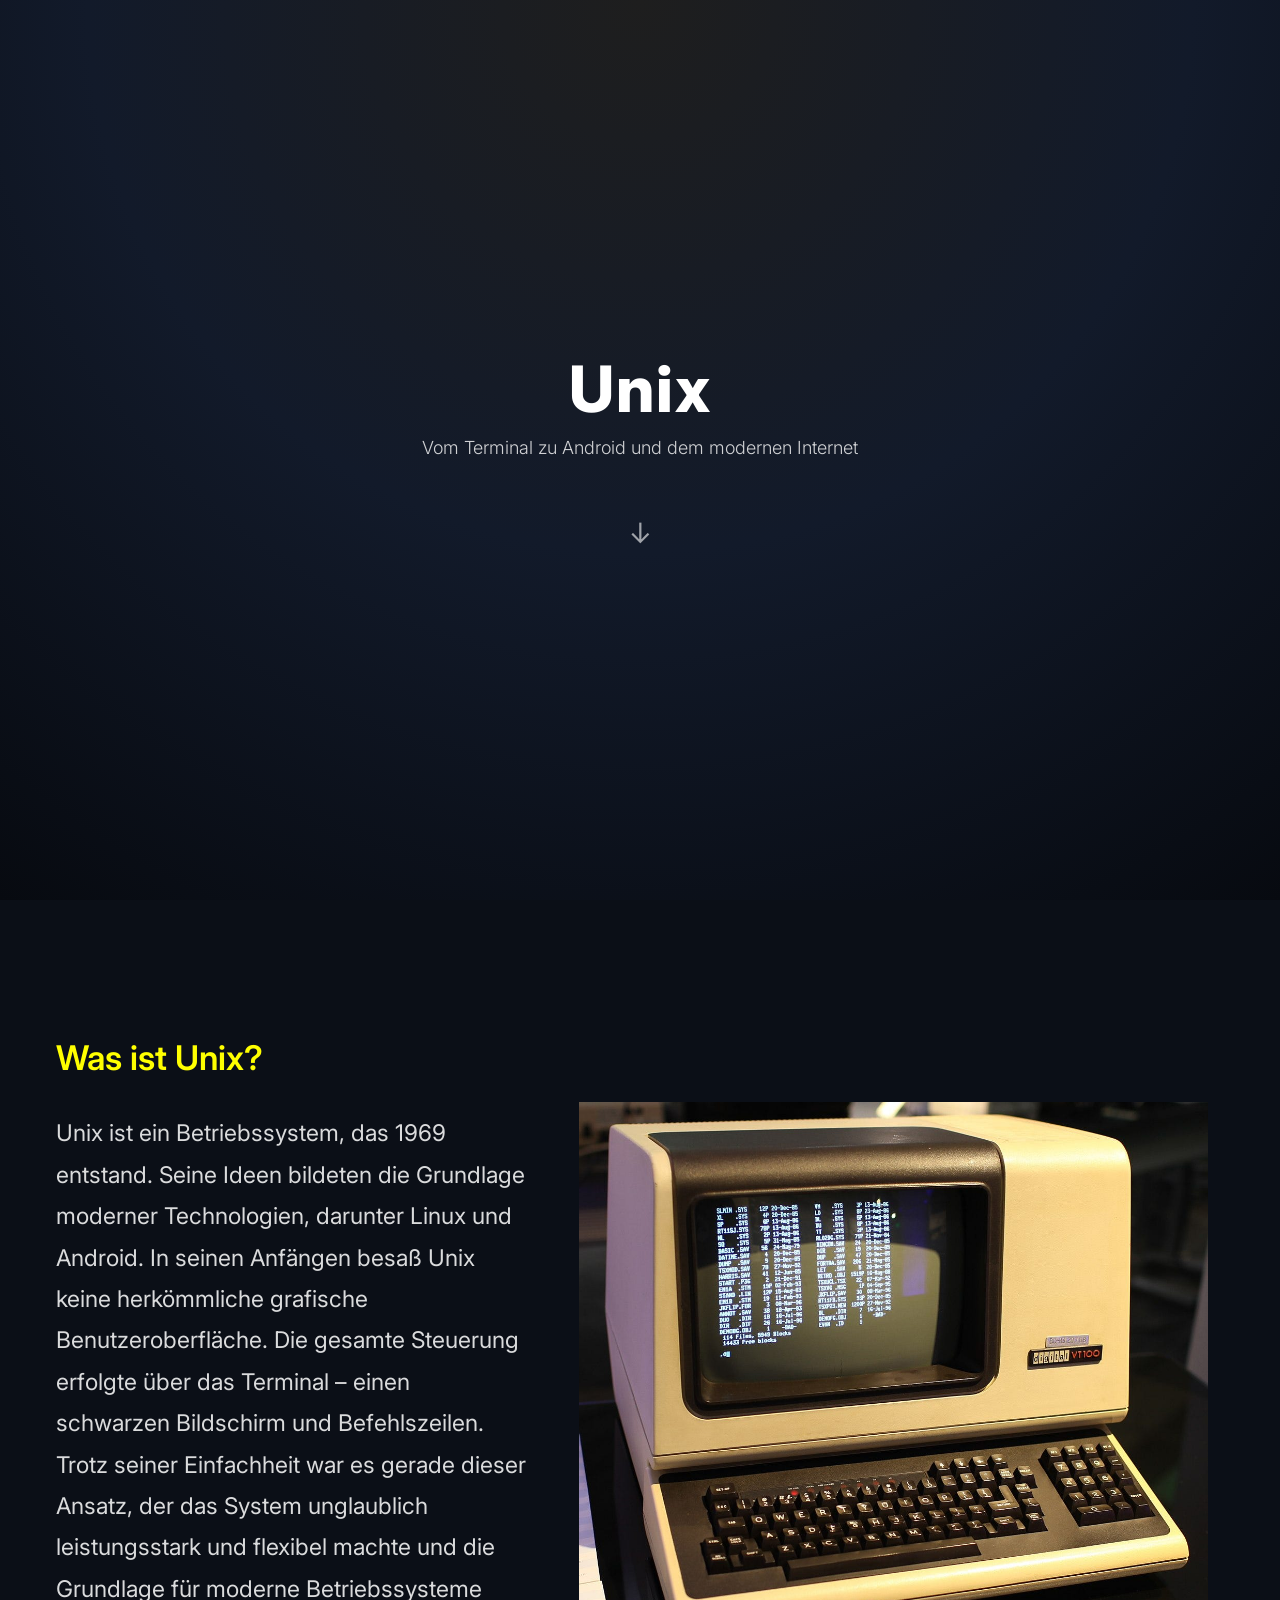
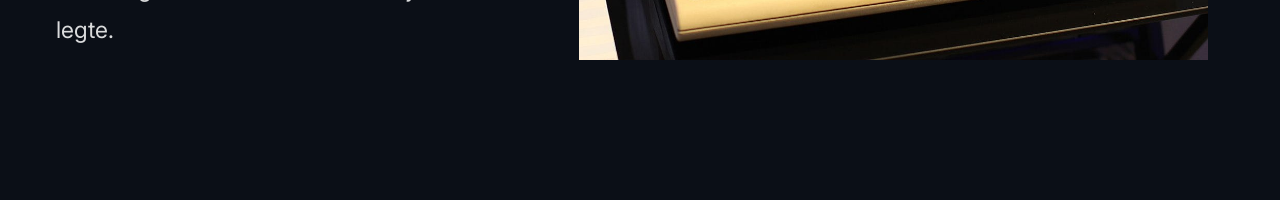
==== unix.html @ 30f0454e "let's gooo" ====
<!DOCTYPE html>
<html>
<head>
<link rel="preconnect" href"https://fonts.googleapis.com">
<link rel="preconnect" href"https://fonts.gstatic.com" crossorigin">
<link href="https://fonts.googleapis.com/css2?family=Inter:wght@300;400;600;800&display=swap" rel="stylesheet">
<link rel="stylesheet" href="style.css">
<meta charset="UTF-8">
<title>Unix</title>
</head>
<body>
<section class ="hero">
<h1>Unix</h1>
<p>Vom Terminal zu Android und dem modernen Internet</p>
<a href="#about" class="arrow">↓</a>
</section>

<section class="about" id="about">

    <h2>Was ist Unix?</h2>
    <div class="about-content">

        <div class="text-box">  
            <p>
                Unix ist ein Betriebssystem, das 1969 entstand.
                Seine Ideen bildeten die Grundlage moderner Technologien,
                darunter Linux und Android.
                In seinen Anfängen besaß Unix keine herkömmliche grafische Benutzeroberfläche.
                Die gesamte Steuerung erfolgte über das Terminal – einen schwarzen Bildschirm und Befehlszeilen.
                Trotz seiner Einfachheit war es gerade dieser Ansatz, 
                der das System unglaublich leistungsstark und flexibel machte und die Grundlage für moderne Betriebssysteme legte.
            </p>
        </div>
        <div class="image-box">
            <img src="unix.jpg" alt="Unix Terminal">
    </div>
</section>



</body>
</html>
---- style.css ----
.hero
{
    min-height: 100vh;
    display: flex;
    flex-direction: column;
    justify-content: center;
    align-items: center;
    padding: 20px;
    text-align: center;

    background: radial-gradient(circle at top, #1e1e1e, #121a2a, #070a10);
    color: white;

}
.hero h1
{
    font-size: 64px;
    font-weight: 800;
    margin: 0;
    letter-spacing: 2px;
}
.hero p
{
    font-size: 18px;
    font-weight: 300;
    opacity: 0.8;
    margin-top: 10px;
    max-width: 500px;    
}
.arrow
{
    margin-top: 40px;
    font-size: 28px;
    color: white;
    opacity: 0.6;
    text-decoration: none;
    transition: 0.2s;
}
.arrow:hover
{
    opacity: 1;
    transform: translateY(5px);
}
.about
{
    min-height: 100vh;
    background: #0b0f17;
    color: white;

    display: flex;
    flex-direction: column;
    justify-content: center;

    padding: 32px 56px;
}
.about h2
{
    font-size: 34px;
    font-weight: 600;
    margin: 0 0 24px;
    color: yellow;
}
.about-content
{
    display: grid;
    grid-template-columns: minmax(280px, 5fr) minmax(320px, 7fr);
    align-items: center;

    gap: 36px;
}
.text-box
{
    max-width: 500px;
    
}
.text-box p
{
    font-size: 23px;
    line-height: 1.8;  
    opacity: 0.85;
    margin: 0;
}
    

.image-box
{
    min-width: 0;
}
.image-box img
{
    width: 100%;
    max-height: 62vh;
    object-fit: contain;
    border-radius: 12px;
}
body
{
    font-family: 'Inter', sans-serif;
    margin: 0;
    box-sizing: border-box;
}

*
{
    box-sizing: inherit;
}

@media (max-width: 800px)
{
    .about
    {
        padding: 28px 24px;
    }

    .about-content
    {
        grid-template-columns: 1fr;
        gap: 24px;
    }

    .text-box
    {
        max-width: none;
    }

    .image-box img
    {
        max-height: 34vh;
    }
}
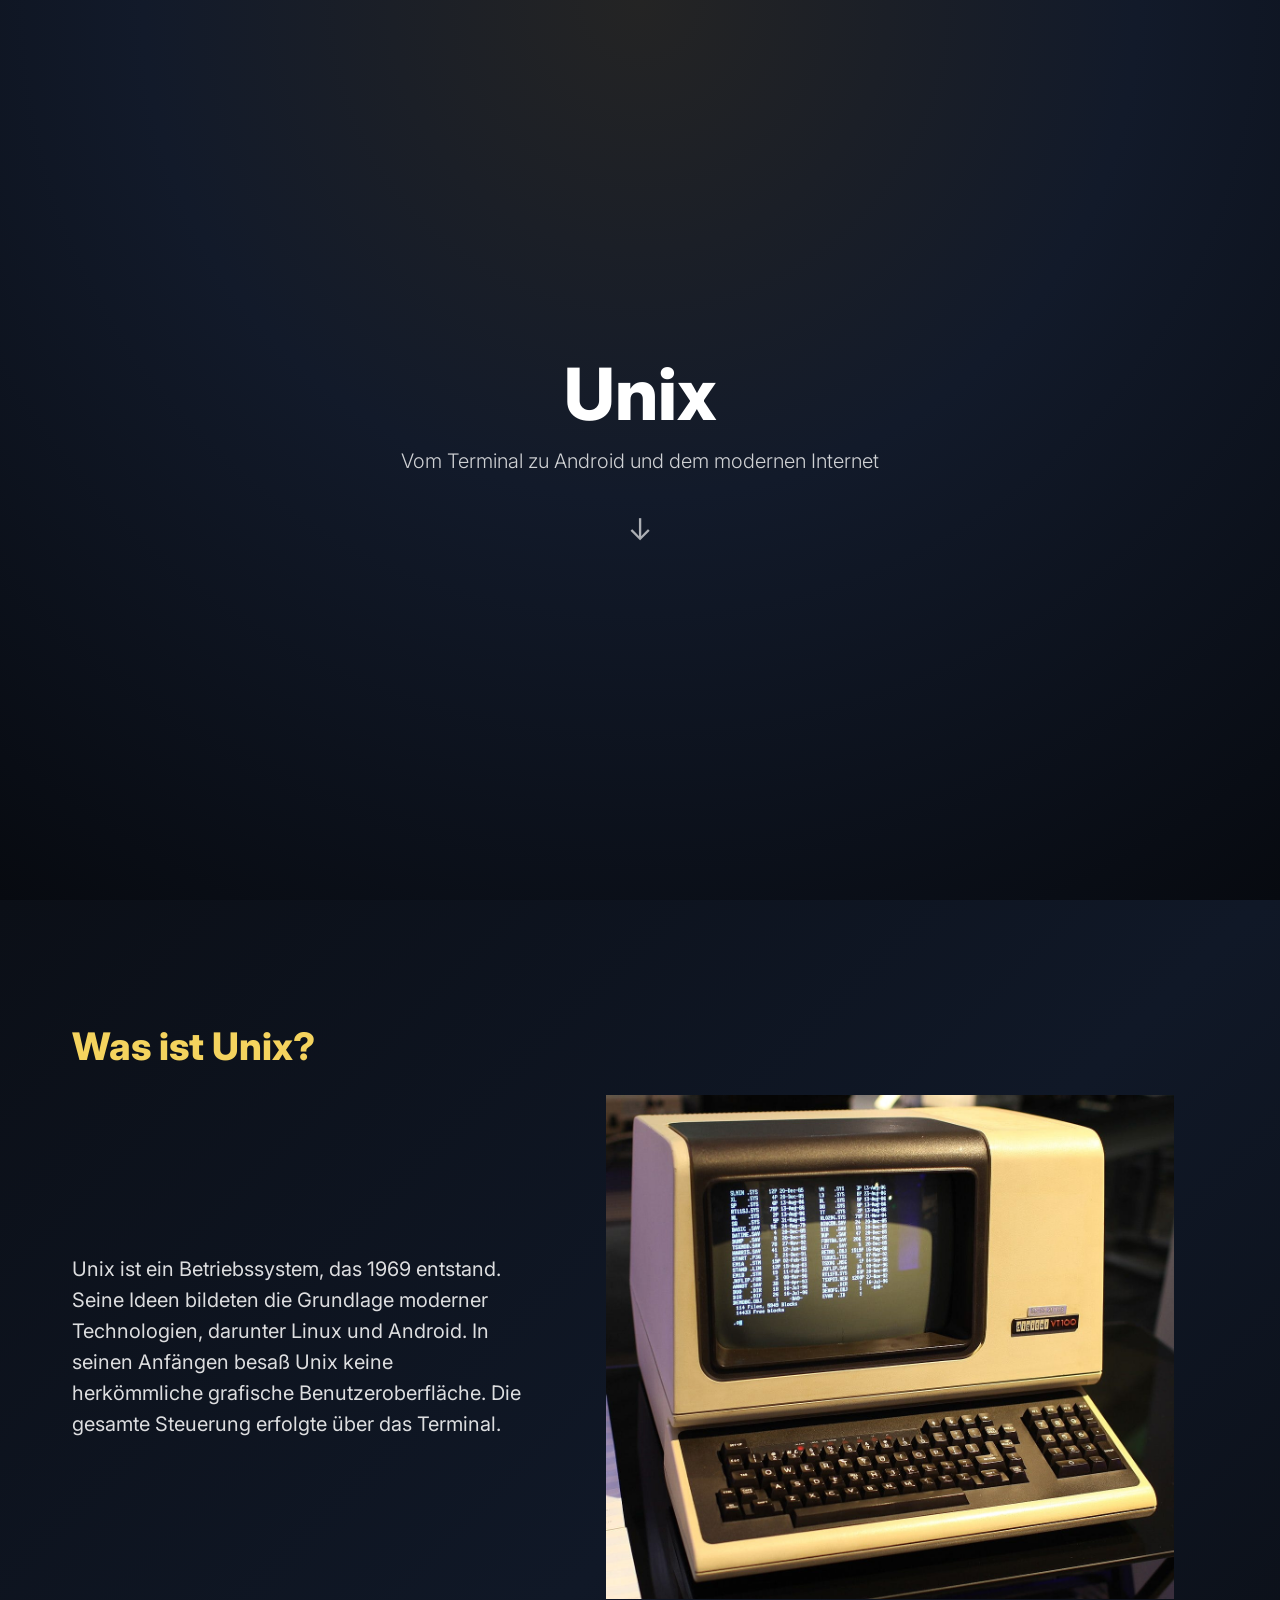
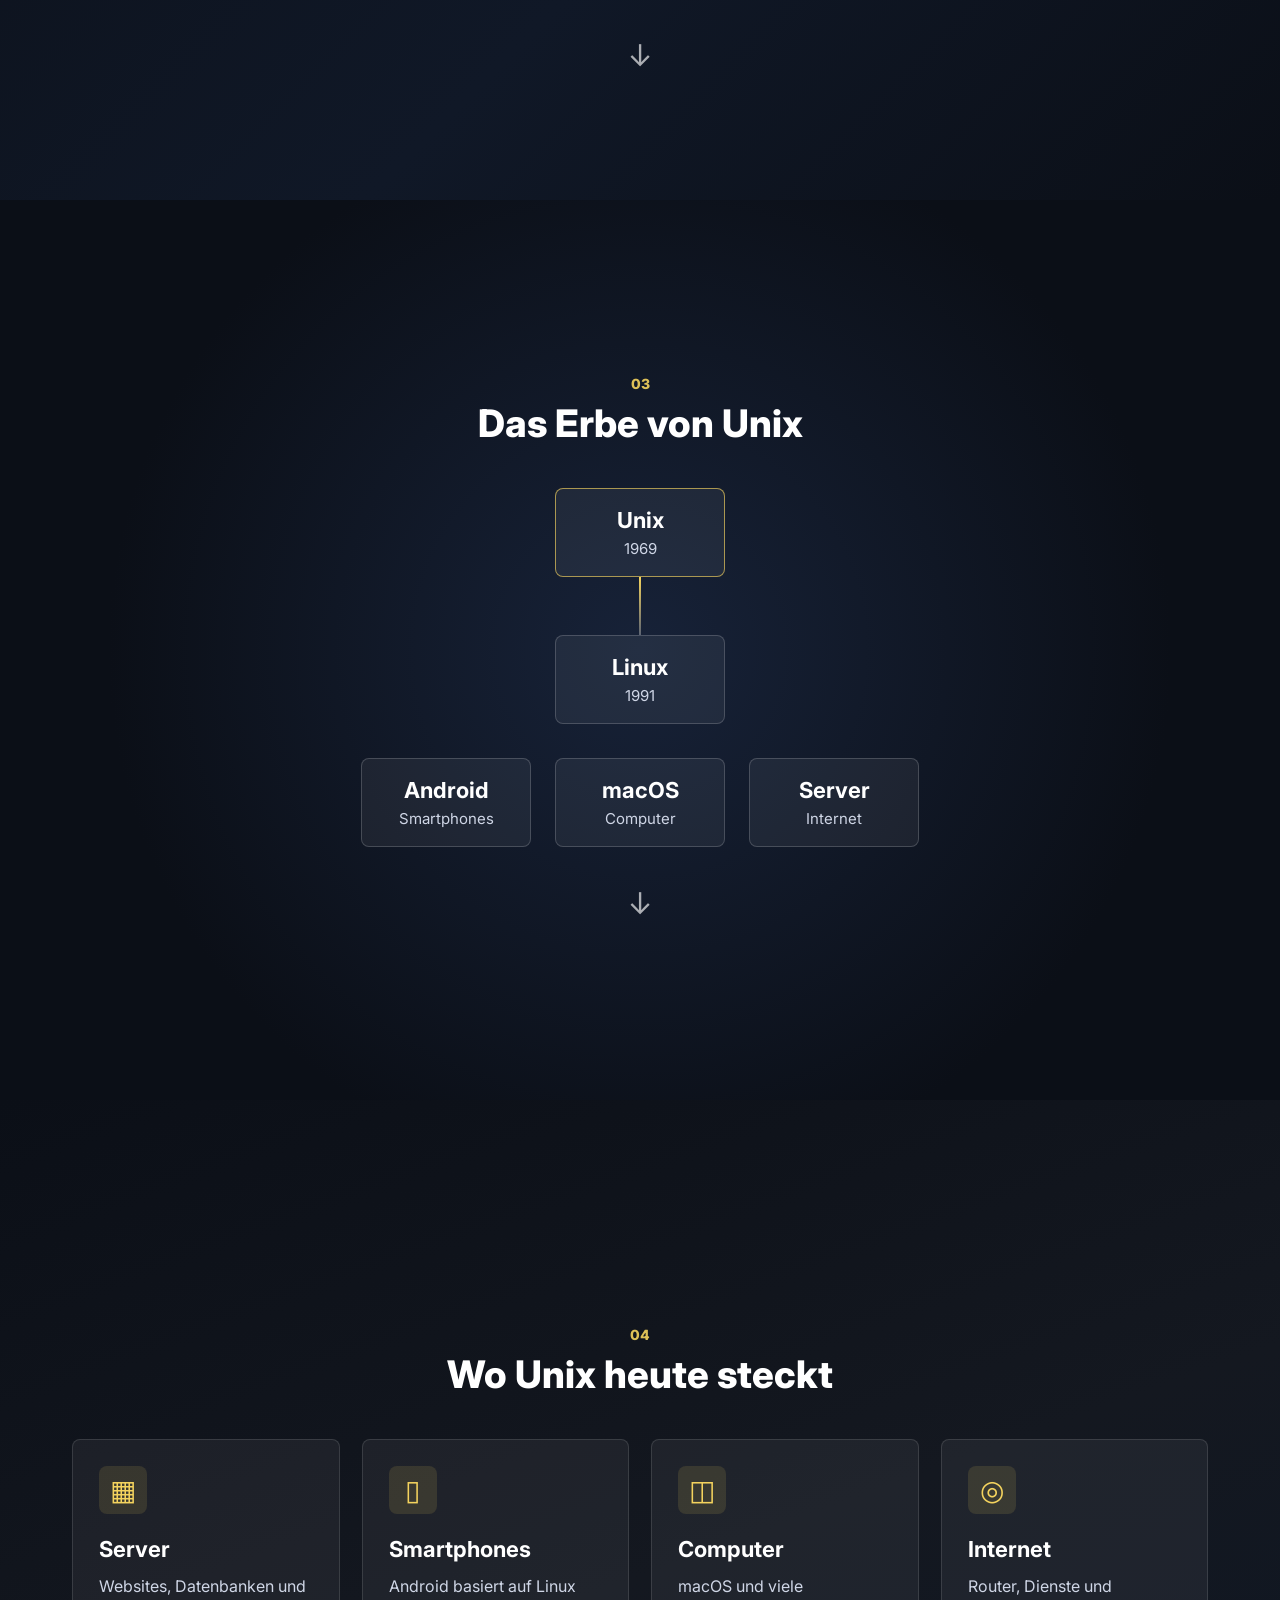
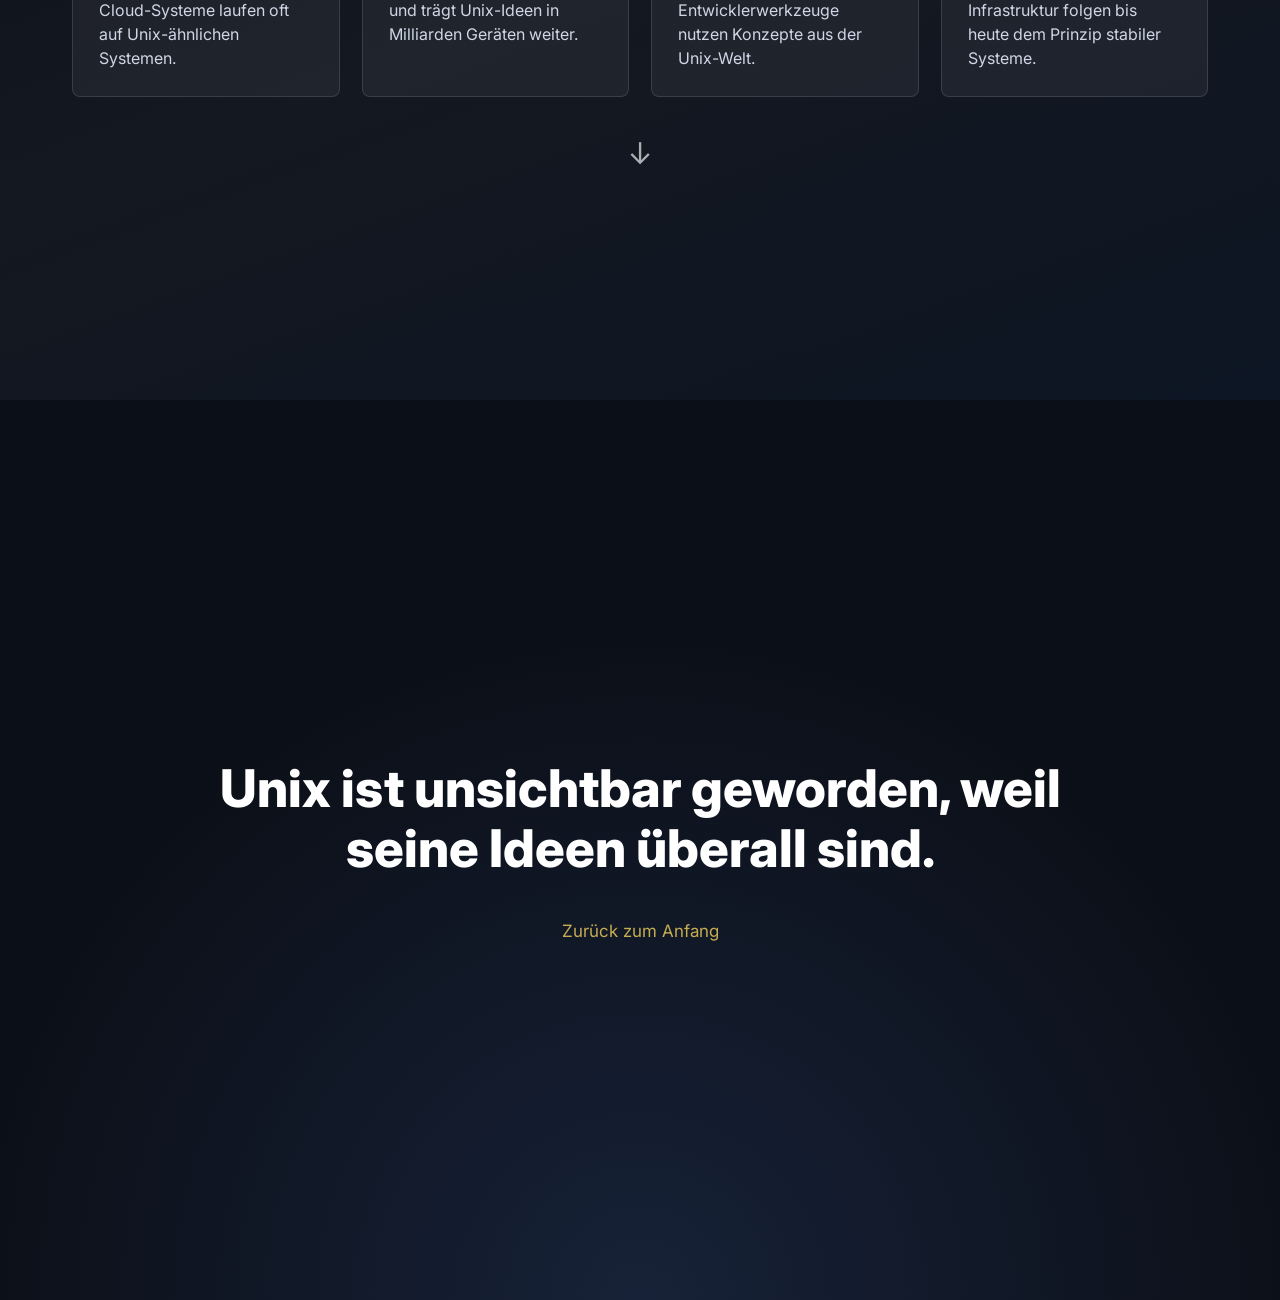
==== commit 62ec9d07: "рефакторинг + графика вся фигня" ====
--- a/unix.html
+++ b/unix.html
@@ -1,43 +1,112 @@
 <!DOCTYPE html>
-<html>
+<html lang="de">
 <head>
-<link rel="preconnect" href"https://fonts.googleapis.com">
-<link rel="preconnect" href"https://fonts.gstatic.com" crossorigin">
-<link href="https://fonts.googleapis.com/css2?family=Inter:wght@300;400;600;800&display=swap" rel="stylesheet">
-<link rel="stylesheet" href="style.css">
-<meta charset="UTF-8">
-<title>Unix</title>
+    <meta charset="UTF-8">
+    <meta name="viewport" content="width=device-width, initial-scale=1.0">
+    <link rel="preconnect" href="https://fonts.googleapis.com">
+    <link rel="preconnect" href="https://fonts.gstatic.com" crossorigin>
+    <link href="https://fonts.googleapis.com/css2?family=Inter:wght@300;400;600;800&display=swap" rel="stylesheet">
+    <link rel="stylesheet" href="style.css">
+    <title>Unix</title>
 </head>
 <body>
-<section class ="hero">
-<h1>Unix</h1>
-<p>Vom Terminal zu Android und dem modernen Internet</p>
-<a href="#about" class="arrow">↓</a>
-</section>
+    <section class="hero" id="hero">
+        <h1>Unix</h1>
+        <p>Vom Terminal zu Android und dem modernen Internet</p>
+        <a href="#about" class="arrow" aria-label="Zur naechsten Sektion">&darr;</a>
+    </section>
 
-<section class="about" id="about">
+    <section class="about" id="about">
+        <h2>Was ist Unix?</h2>
+        <div class="about-content">
+            <div class="text-box">
+                <p>
+                    Unix ist ein Betriebssystem, das 1969 entstand.
+                    Seine Ideen bildeten die Grundlage moderner Technologien,
+                    darunter Linux und Android. In seinen Anf&auml;ngen besa&szlig; Unix
+                    keine herk&ouml;mmliche grafische Benutzeroberfl&auml;che. Die gesamte
+                    Steuerung erfolgte &uuml;ber das Terminal.
+                </p>
+            </div>
+            <div class="image-box">
+                <img src="unix.jpg" alt="Unix Terminal">
+            </div>
+        </div>
+        <a href="#legacy" class="arrow" aria-label="Zur naechsten Sektion">&darr;</a>
+    </section>
 
-    <h2>Was ist Unix?</h2>
-    <div class="about-content">
+    <section class="legacy" id="legacy">
+        <div class="section-heading">
+            <span>03</span>
+            <h2>Das Erbe von Unix</h2>
+        </div>
 
-        <div class="text-box">  
-            <p>
-                Unix ist ein Betriebssystem, das 1969 entstand.
-                Seine Ideen bildeten die Grundlage moderner Technologien,
-                darunter Linux und Android.
-                In seinen Anfängen besaß Unix keine herkömmliche grafische Benutzeroberfläche.
-                Die gesamte Steuerung erfolgte über das Terminal – einen schwarzen Bildschirm und Befehlszeilen.
-                Trotz seiner Einfachheit war es gerade dieser Ansatz, 
-                der das System unglaublich leistungsstark und flexibel machte und die Grundlage für moderne Betriebssysteme legte.
-            </p>
+        <div class="timeline">
+            <div class="timeline-node main-node">
+                <strong>Unix</strong>
+                <span>1969</span>
+            </div>
+            <div class="timeline-line"></div>
+            <div class="timeline-node">
+                <strong>Linux</strong>
+                <span>1991</span>
+            </div>
+            <div class="timeline-branches">
+                <div class="timeline-node">
+                    <strong>Android</strong>
+                    <span>Smartphones</span>
+                </div>
+                <div class="timeline-node">
+                    <strong>macOS</strong>
+                    <span>Computer</span>
+                </div>
+                <div class="timeline-node">
+                    <strong>Server</strong>
+                    <span>Internet</span>
+                </div>
+            </div>
         </div>
-        <div class="image-box">
-            <img src="unix.jpg" alt="Unix Terminal">
-    </div>
-</section>
 
+        <a href="#uses" class="arrow" aria-label="Zur naechsten Sektion">&darr;</a>
+    </section>
 
+    <section class="uses" id="uses">
+        <div class="section-heading">
+            <span>04</span>
+            <h2>Wo Unix heute steckt</h2>
+        </div>
 
+        <div class="use-cards">
+            <article class="use-card">
+                <div class="card-icon">&#9638;</div>
+                <h3>Server</h3>
+                <p>Websites, Datenbanken und Cloud-Systeme laufen oft auf Unix-&auml;hnlichen Systemen.</p>
+            </article>
+            <article class="use-card">
+                <div class="card-icon">&#9647;</div>
+                <h3>Smartphones</h3>
+                <p>Android basiert auf Linux und tr&auml;gt Unix-Ideen in Milliarden Ger&auml;ten weiter.</p>
+            </article>
+            <article class="use-card">
+                <div class="card-icon">&#9707;</div>
+                <h3>Computer</h3>
+                <p>macOS und viele Entwicklerwerkzeuge nutzen Konzepte aus der Unix-Welt.</p>
+            </article>
+            <article class="use-card">
+                <div class="card-icon">&#9678;</div>
+                <h3>Internet</h3>
+                <p>Router, Dienste und Infrastruktur folgen bis heute dem Prinzip stabiler Systeme.</p>
+            </article>
+        </div>
+
+        <a href="#quote" class="arrow" aria-label="Zur naechsten Sektion">&darr;</a>
+    </section>
+
+    <section class="quote-section" id="quote">
+        <blockquote>
+            Unix ist unsichtbar geworden, weil seine Ideen &uuml;berall sind.
+        </blockquote>
+        <a href="#hero" class="back-link">Zur&uuml;ck zum Anfang</a>
+    </section>
 </body>
 </html>
-
--- a/style.css
+++ b/style.css
@@ -1,121 +1,312 @@
+html
+{
+    scroll-behavior: smooth;
+}
+
+body
+{
+    margin: 0;
+    font-family: 'Inter', sans-serif;
+    color: white;
+    background: #0b0f17;
+    box-sizing: border-box;
+}
+
+*
+{
+    box-sizing: inherit;
+}
+
+section
+{
+    min-height: 100vh;
+    padding: 48px 72px;
+    display: flex;
+    flex-direction: column;
+    justify-content: center;
+    overflow: hidden;
+}
+
 .hero
 {
-    min-height: 100vh;
-    display: flex;
-    flex-direction: column;
-    justify-content: center;
-    align-items: center;
-    padding: 20px;
+    align-items: center;
     text-align: center;
-
-    background: radial-gradient(circle at top, #1e1e1e, #121a2a, #070a10);
-    color: white;
-
-}
+    background: radial-gradient(circle at top, #242424, #121a2a 45%, #070a10 100%);
+}
+
 .hero h1
 {
-    font-size: 64px;
+    font-size: 72px;
     font-weight: 800;
     margin: 0;
-    letter-spacing: 2px;
-}
+}
+
 .hero p
 {
-    font-size: 18px;
+    font-size: 20px;
     font-weight: 300;
     opacity: 0.8;
-    margin-top: 10px;
-    max-width: 500px;    
-}
+    margin: 12px 0 0;
+    max-width: 560px;
+}
+
 .arrow
 {
-    margin-top: 40px;
-    font-size: 28px;
+    width: 44px;
+    height: 44px;
+    margin: 34px auto 0;
+    display: flex;
+    justify-content: center;
+    align-items: center;
     color: white;
-    opacity: 0.6;
+    font-size: 30px;
+    line-height: 1;
+    opacity: 0.65;
     text-decoration: none;
     transition: 0.2s;
 }
-.arrow:hover
+
+.arrow:hover,
+.back-link:hover
 {
     opacity: 1;
-    transform: translateY(5px);
-}
+    transform: translateY(4px);
+}
+
 .about
 {
-    min-height: 100vh;
-    background: #0b0f17;
-    color: white;
-
-    display: flex;
-    flex-direction: column;
-    justify-content: center;
-
-    padding: 32px 56px;
-}
+    background: linear-gradient(135deg, #0b0f17 0%, #101827 58%, #0b0f17 100%);
+}
+
+.about h2,
+.section-heading h2
+{
+    font-size: 38px;
+    font-weight: 800;
+    margin: 0;
+}
+
 .about h2
 {
-    font-size: 34px;
-    font-weight: 600;
-    margin: 0 0 24px;
-    color: yellow;
-}
+    margin-bottom: 26px;
+    color: #f4d35e;
+}
+
 .about-content
 {
-    display: grid;
-    grid-template-columns: minmax(280px, 5fr) minmax(320px, 7fr);
-    align-items: center;
-
-    gap: 36px;
-}
+    display: flex;
+    align-items: center;
+    gap: 46px;
+}
+
 .text-box
 {
-    max-width: 500px;
-    
-}
+    flex: 5;
+    max-width: 560px;
+}
+
 .text-box p
 {
-    font-size: 23px;
-    line-height: 1.8;  
-    opacity: 0.85;
-    margin: 0;
-}
-    
+    font-size: 20px;
+    line-height: 1.55;
+    opacity: 0.86;
+    margin: 0;
+}
 
 .image-box
 {
+    flex: 7;
     min-width: 0;
-}
+    display: flex;
+    justify-content: center;
+}
+
 .image-box img
 {
     width: 100%;
-    max-height: 62vh;
+    max-height: 56vh;
     object-fit: contain;
-    border-radius: 12px;
-}
-body
-{
-    font-family: 'Inter', sans-serif;
-    margin: 0;
-    box-sizing: border-box;
-}
-
-*
-{
-    box-sizing: inherit;
-}
-
-@media (max-width: 800px)
-{
-    .about
-    {
-        padding: 28px 24px;
+    border-radius: 8px;
+}
+
+.legacy
+{
+    align-items: center;
+    background: radial-gradient(circle at center, #172238 0%, #0b0f17 68%);
+    text-align: center;
+}
+
+.section-heading
+{
+    display: flex;
+    flex-direction: column;
+    align-items: center;
+    gap: 8px;
+    margin-bottom: 42px;
+}
+
+.section-heading span
+{
+    font-size: 14px;
+    font-weight: 800;
+    color: #f4d35e;
+    opacity: 0.9;
+}
+
+.timeline
+{
+    width: min(960px, 100%);
+    display: flex;
+    flex-direction: column;
+    align-items: center;
+}
+
+.timeline-node
+{
+    min-width: 170px;
+    padding: 18px 22px;
+    border: 1px solid rgba(255, 255, 255, 0.18);
+    border-radius: 8px;
+    background: rgba(255, 255, 255, 0.06);
+    display: flex;
+    flex-direction: column;
+    gap: 6px;
+}
+
+.timeline-node strong
+{
+    font-size: 22px;
+}
+
+.timeline-node span
+{
+    font-size: 15px;
+    color: #cfd6e6;
+}
+
+.main-node
+{
+    border-color: rgba(244, 211, 94, 0.65);
+}
+
+.timeline-line
+{
+    width: 2px;
+    height: 58px;
+    background: linear-gradient(#f4d35e, rgba(255, 255, 255, 0.3));
+}
+
+.timeline-branches
+{
+    width: 100%;
+    margin-top: 34px;
+    display: flex;
+    justify-content: center;
+    gap: 24px;
+}
+
+.uses
+{
+    background: linear-gradient(160deg, #0b0f17 0%, #141820 52%, #0d1624 100%);
+}
+
+.use-cards
+{
+    display: flex;
+    gap: 22px;
+    justify-content: center;
+    align-items: stretch;
+}
+
+.use-card
+{
+    flex: 1;
+    min-height: 250px;
+    padding: 26px;
+    border: 1px solid rgba(255, 255, 255, 0.12);
+    border-radius: 8px;
+    background: rgba(255, 255, 255, 0.055);
+    display: flex;
+    flex-direction: column;
+    justify-content: flex-start;
+}
+
+.card-icon
+{
+    width: 48px;
+    height: 48px;
+    margin-bottom: 22px;
+    display: flex;
+    justify-content: center;
+    align-items: center;
+    border-radius: 8px;
+    background: rgba(244, 211, 94, 0.12);
+    color: #f4d35e;
+    font-size: 28px;
+}
+
+.use-card h3
+{
+    font-size: 22px;
+    margin: 0 0 12px;
+}
+
+.use-card p
+{
+    font-size: 16px;
+    line-height: 1.5;
+    margin: 0;
+    color: #cfd6e6;
+}
+
+.quote-section
+{
+    align-items: center;
+    text-align: center;
+    background: radial-gradient(circle at bottom, #172238 0%, #0b0f17 62%);
+}
+
+.quote-section blockquote
+{
+    max-width: 920px;
+    margin: 0;
+    font-size: 52px;
+    line-height: 1.16;
+    font-weight: 800;
+}
+
+.back-link
+{
+    margin-top: 42px;
+    color: #f4d35e;
+    font-size: 17px;
+    text-decoration: none;
+    opacity: 0.8;
+    transition: 0.2s;
+}
+
+@media (max-width: 900px)
+{
+    section
+    {
+        padding: 36px 24px;
+    }
+
+    .hero h1
+    {
+        font-size: 56px;
+    }
+
+    .about-content,
+    .timeline-branches,
+    .use-cards
+    {
+        flex-direction: column;
     }
 
     .about-content
     {
-        grid-template-columns: 1fr;
-        gap: 24px;
+        gap: 28px;
     }
 
     .text-box
@@ -123,8 +314,29 @@
         max-width: none;
     }
 
+    .text-box p
+    {
+        font-size: 18px;
+        line-height: 1.45;
+    }
+
     .image-box img
     {
         max-height: 34vh;
     }
-}
+
+    .timeline-node
+    {
+        width: 100%;
+    }
+
+    .use-card
+    {
+        min-height: auto;
+    }
+
+    .quote-section blockquote
+    {
+        font-size: 36px;
+    }
+}
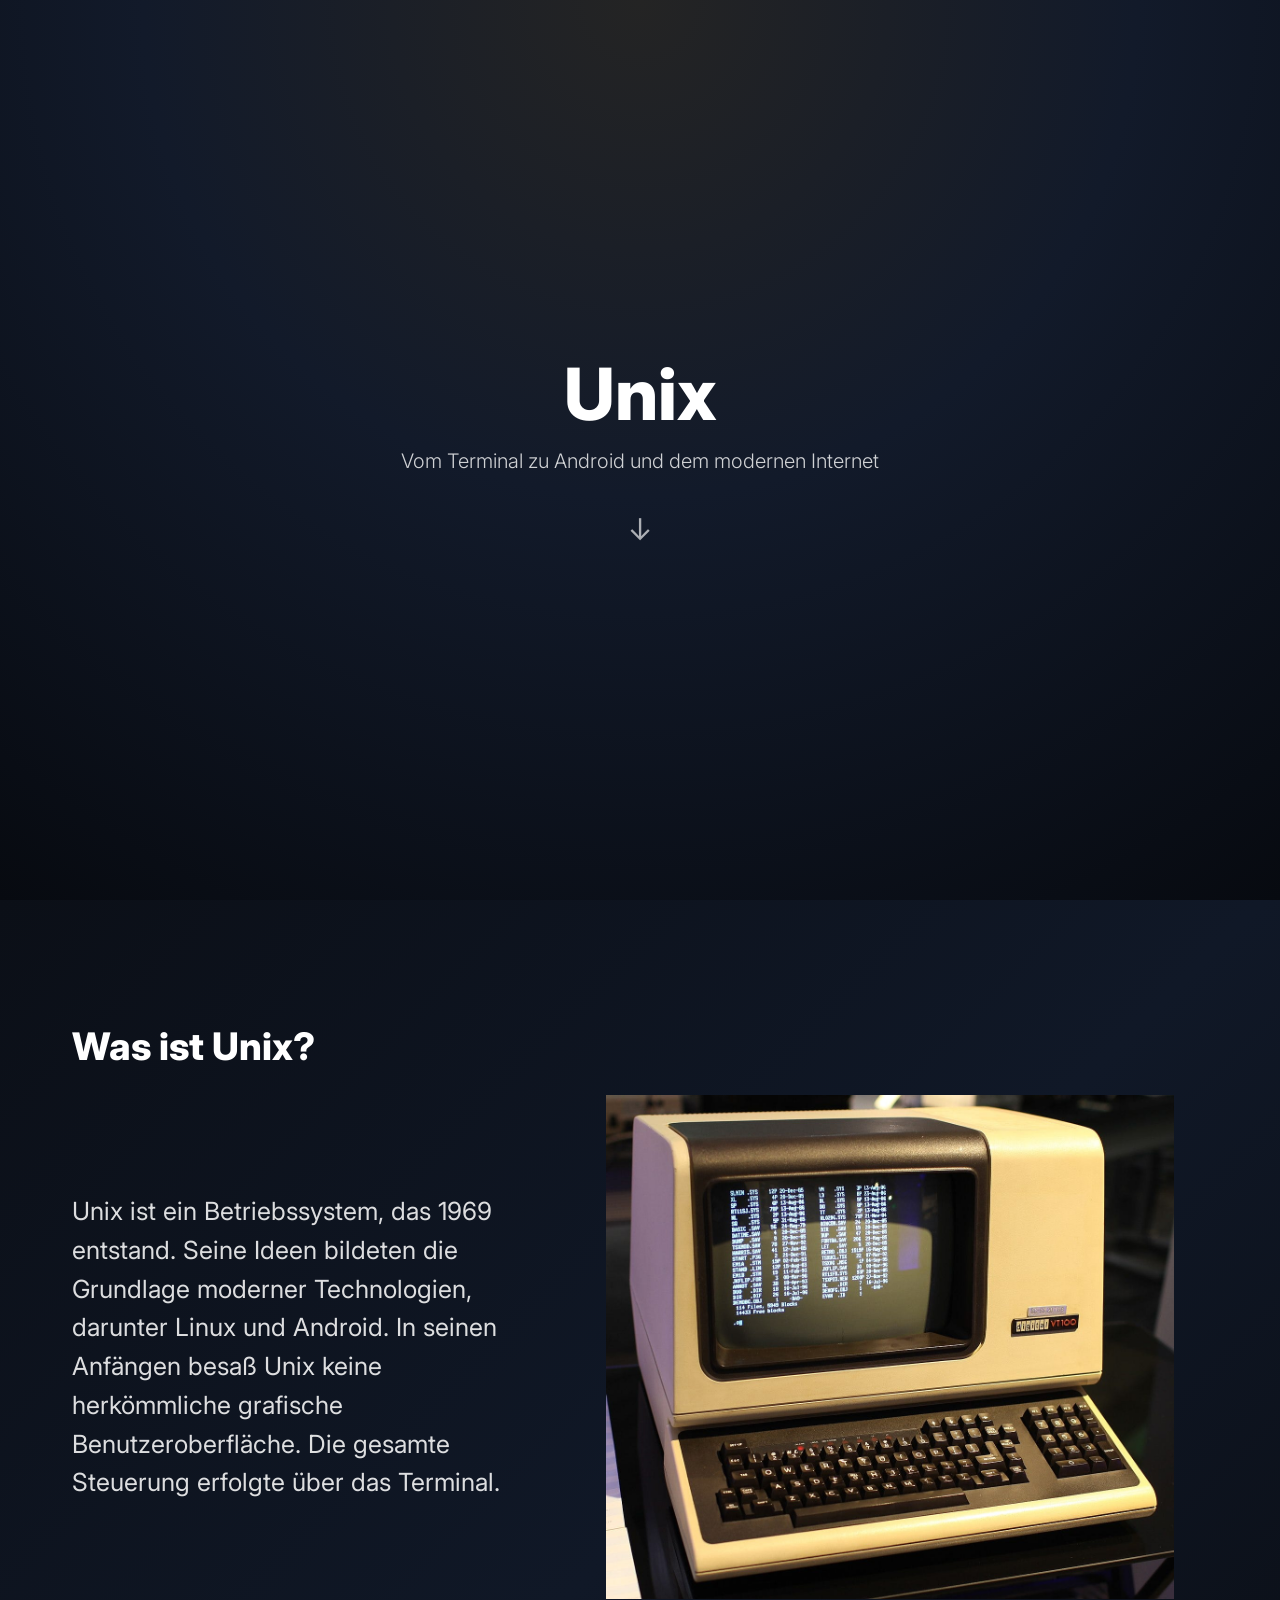
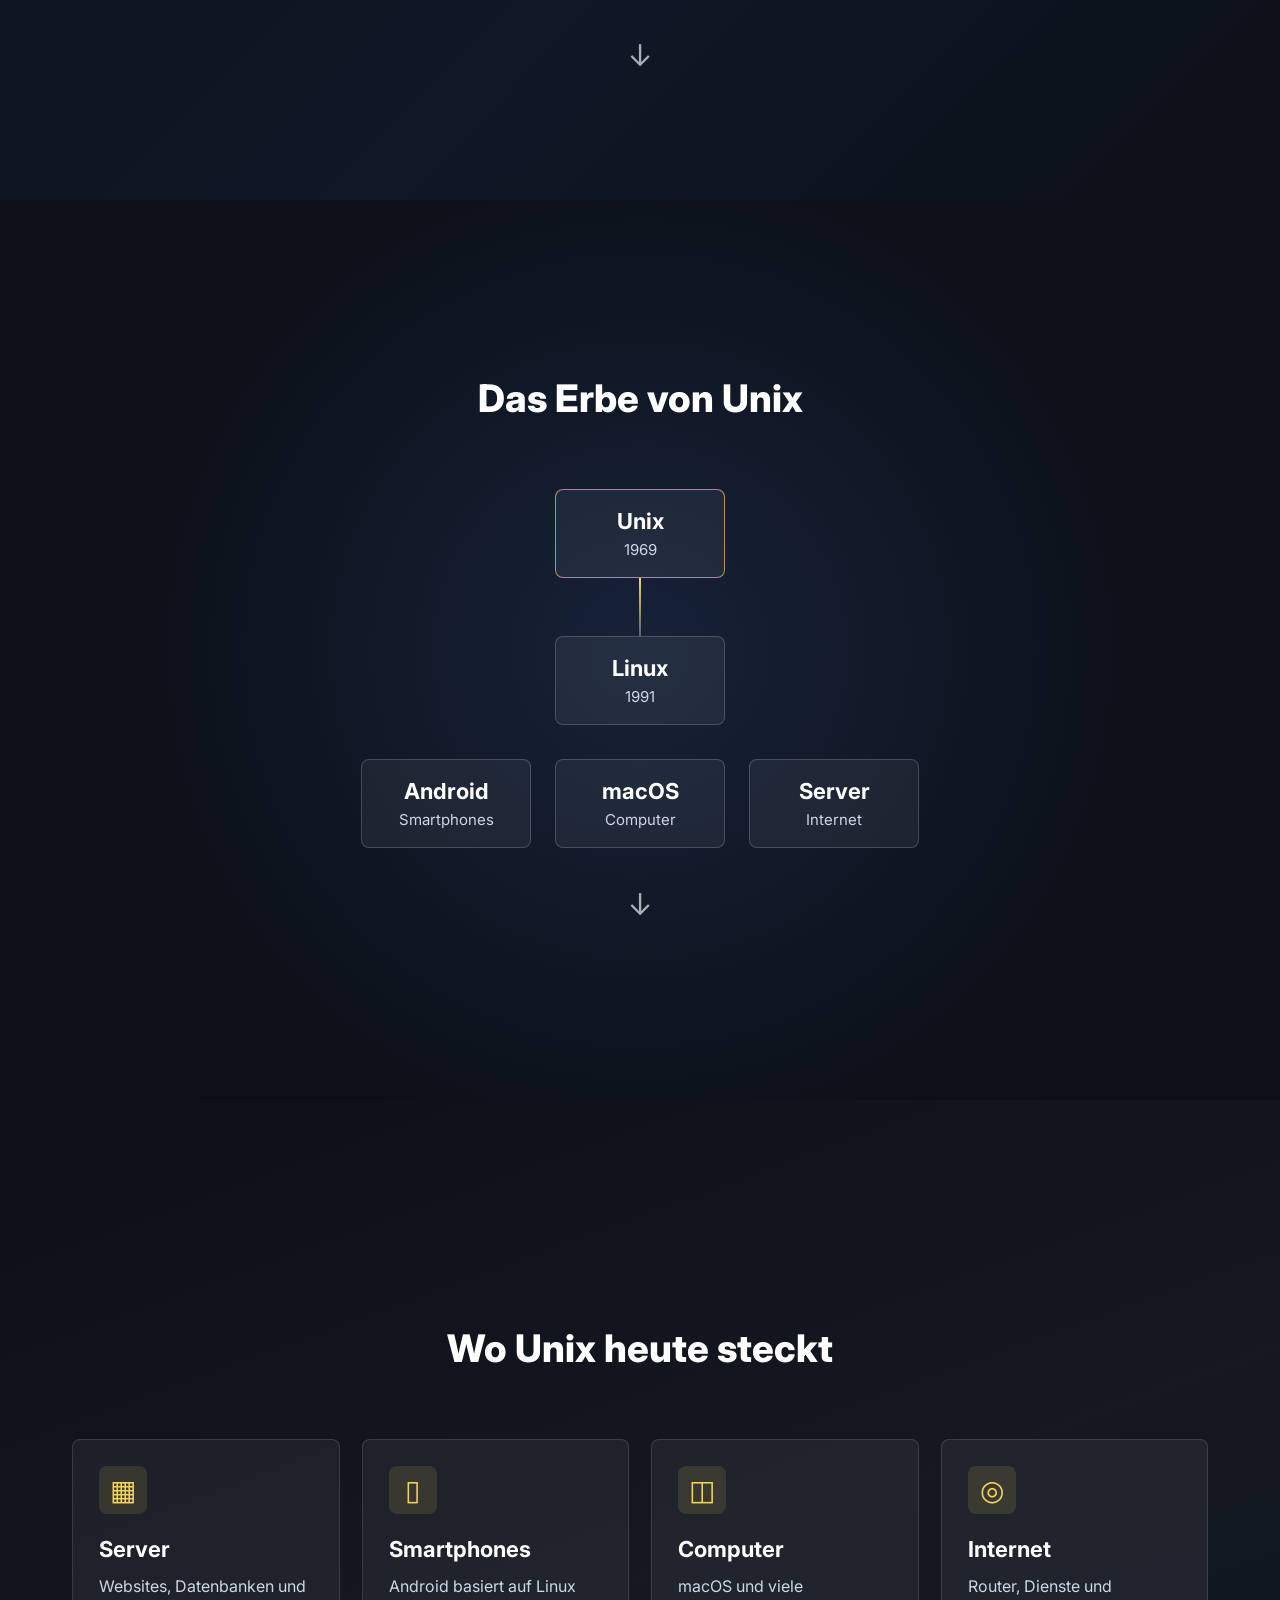
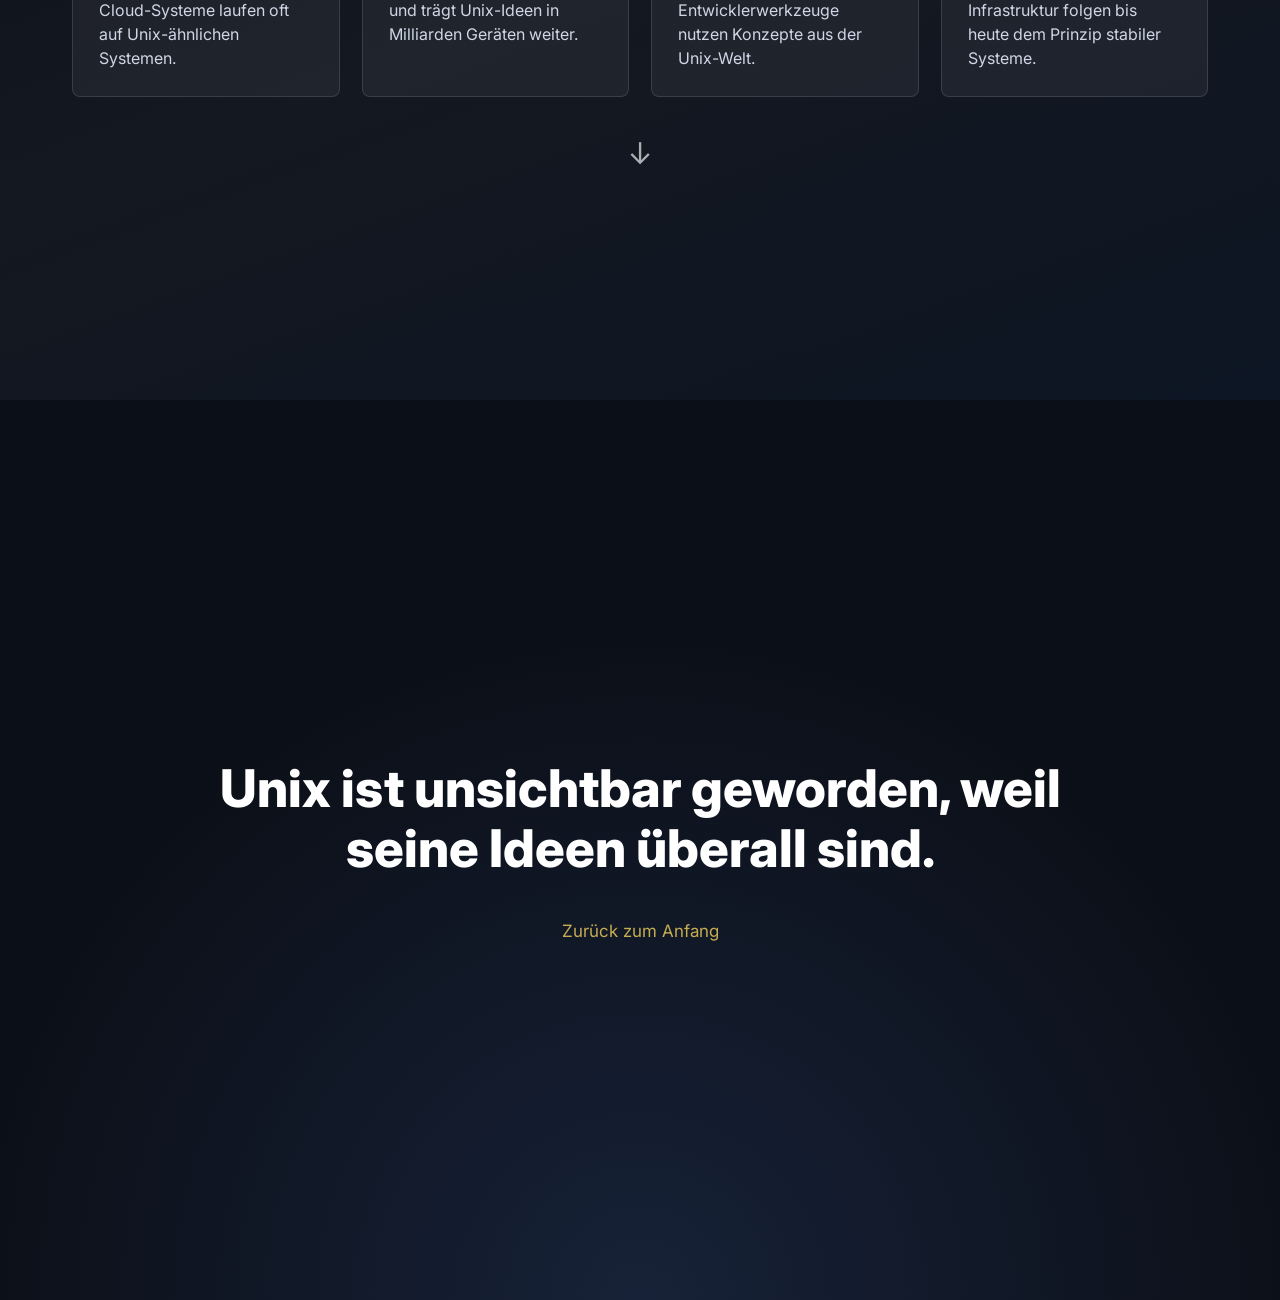
==== commit 281391f2: "упростил логику" ====
--- a/unix.html
+++ b/unix.html
@@ -37,7 +37,7 @@
 
     <section class="legacy" id="legacy">
         <div class="section-heading">
-            <span>03</span>
+            
             <h2>Das Erbe von Unix</h2>
         </div>
 
@@ -72,7 +72,6 @@
 
     <section class="uses" id="uses">
         <div class="section-heading">
-            <span>04</span>
             <h2>Wo Unix heute steckt</h2>
         </div>
 
--- a/style.css
+++ b/style.css
@@ -84,14 +84,9 @@
     font-size: 38px;
     font-weight: 800;
     margin: 0;
-}
-
-.about h2
-{
     margin-bottom: 26px;
-    color: #f4d35e;
-}
-
+    color: white;
+}
 .about-content
 {
     display: flex;
@@ -107,7 +102,7 @@
 
 .text-box p
 {
-    font-size: 20px;
+    font-size: 25px;
     line-height: 1.55;
     opacity: 0.86;
     margin: 0;
